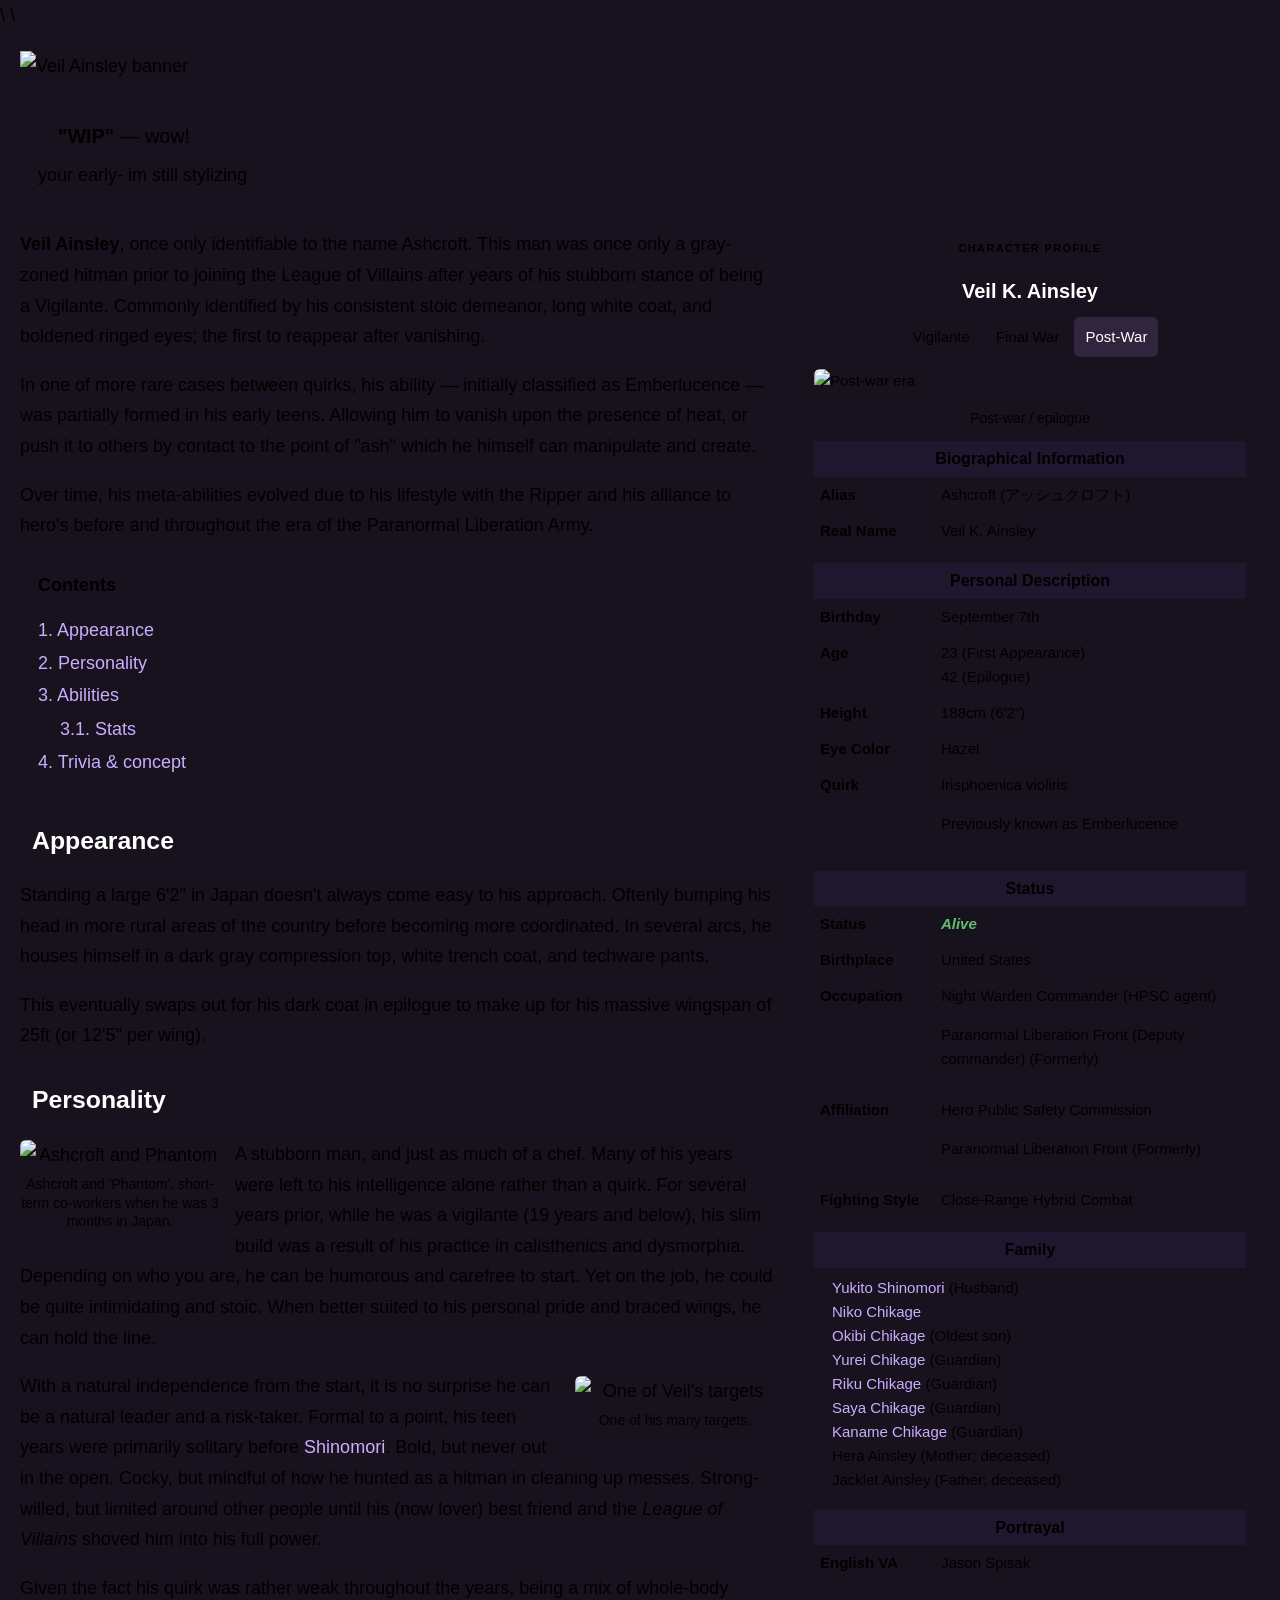
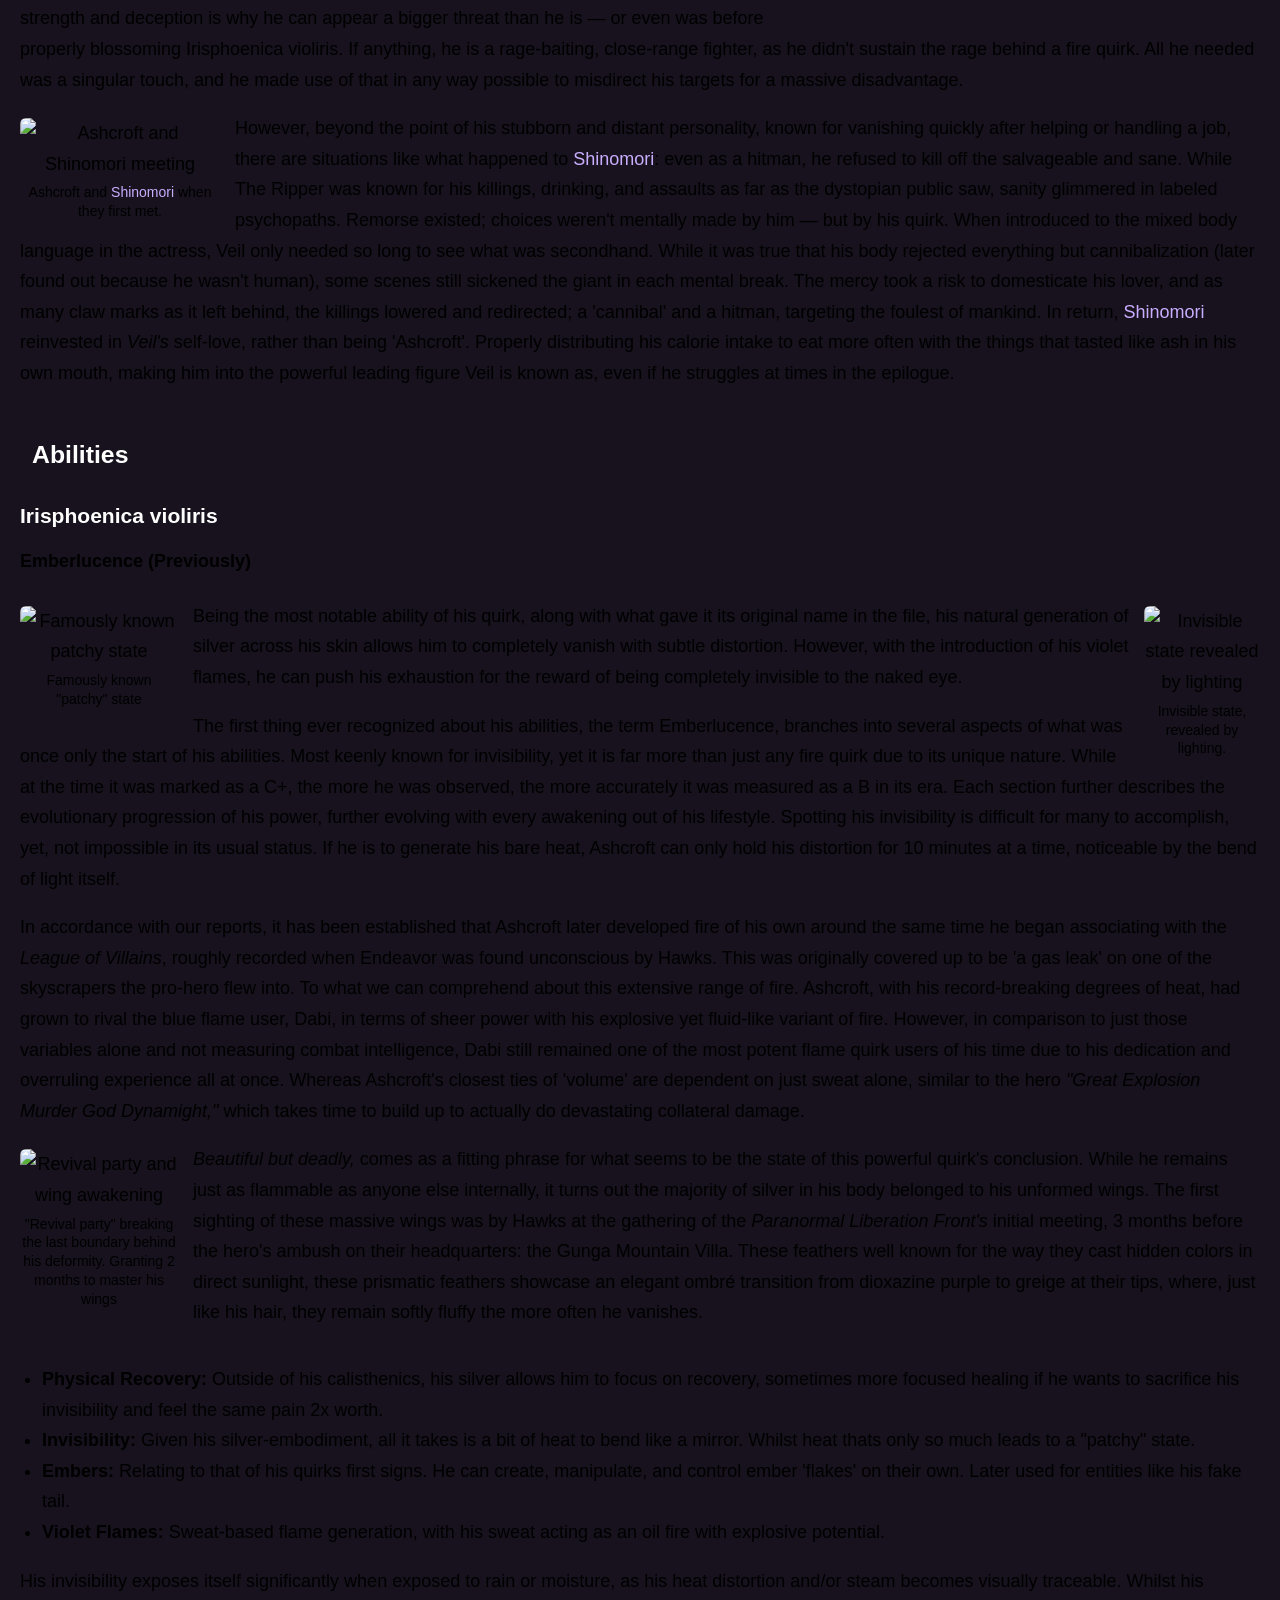
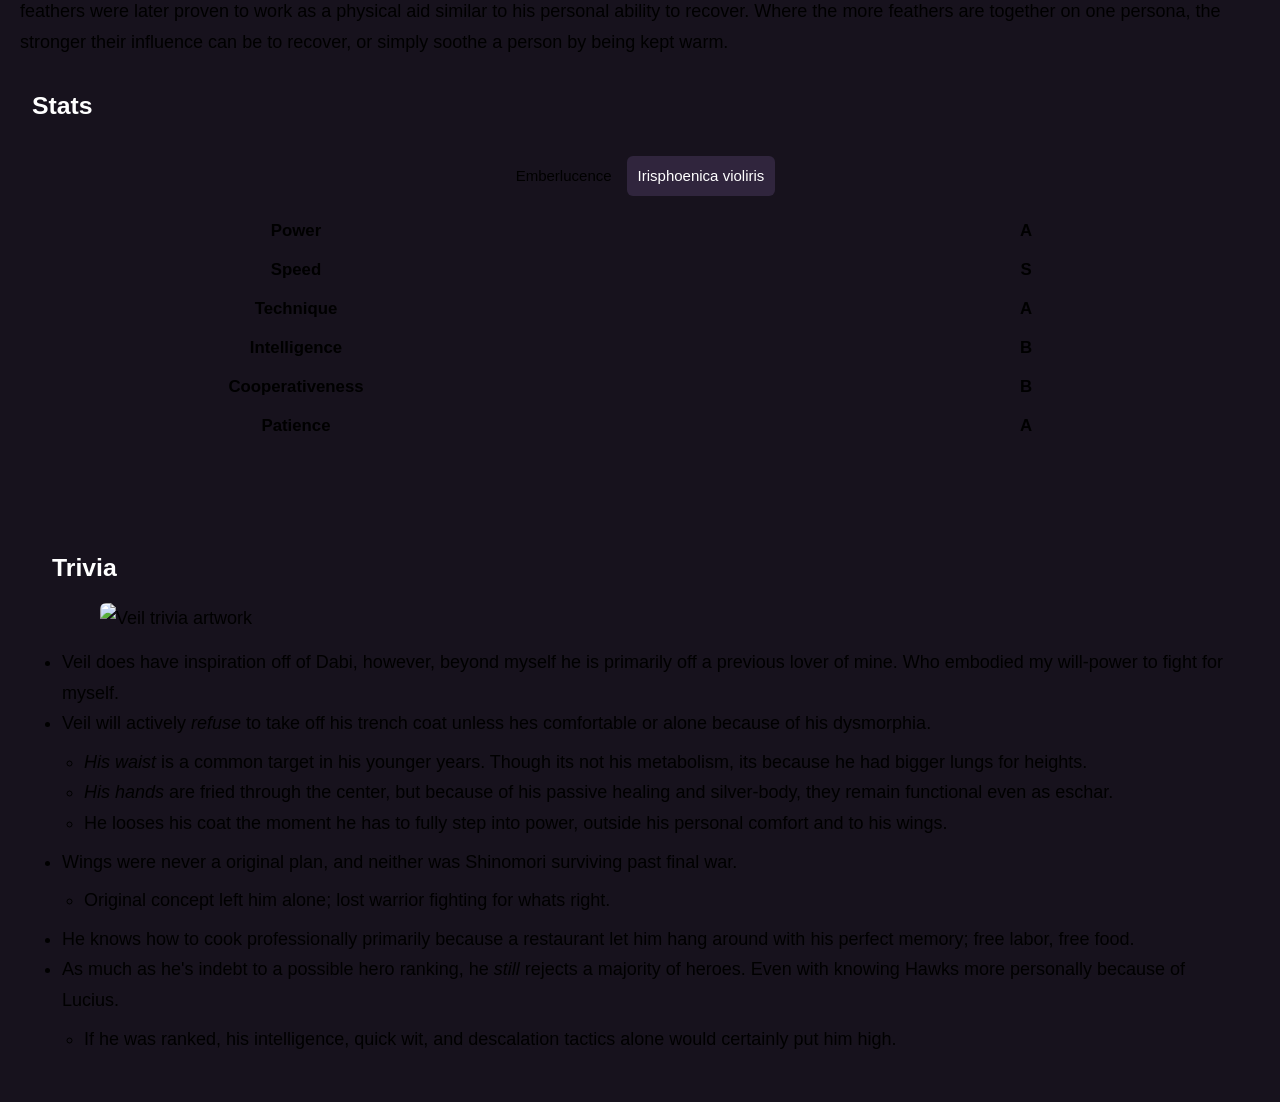
==== index.html @ c05a3ce1 "Add files via upload" ====
<!DOCTYPE html>
<html lang="en">
<head>
  <meta charset="UTF-8">
  <title>Veil K. Ainsley — Character Wiki</title>
  \
<meta name="viewport" content="width=device-width, initial-scale=1.0">
<meta name="description" content="Veil K. Ainsley — character wiki covering appearance, personality, abilities, stats, and trivia.">
<meta name="theme-color" content="#8d5cff">

<meta property="og:type" content="website">
<meta property="og:title" content="Veil K. Ainsley — Character Wiki">
<meta property="og:description" content="Veil K. Ainsley, also known as Ashcroft. A character wiki covering appearance, personality, abilities, stats, and trivia.">
<meta property="og:url" content="https://asteritheveloci.github.io/Character-wiki/">
<meta property="og:image" content="https://files.catbox.moe/52vodb.jpg">
<meta property="og:image:alt" content="Veil Ainsley character wiki banner">

<meta name="twitter:card" content="summary_large_image">
<meta name="twitter:title" content="Veil K. Ainsley — Character Wiki">
<meta name="twitter:description" content="Veil K. Ainsley, also known as Ashcroft. A character wiki covering appearance, personality, abilities, stats, and trivia.">
<meta name="twitter:image" content="https://files.catbox.moe/52vodb.jpg">

  <script id="discord:component-embed" type="application/json">
{
  "component": {
    "type": 17,
    "components": [
      {
        "type": 12,
        "items": [
          {
            "media": {
              "url": "https://file.garden/afWBGv0MxjwOh3Pk/Github%20veil%20test/image%20(1).webp"
            }
          }
        ]
      },
      {
        "type": 9,
        "components": [
          {
            "type": 10,
            "content": "# Veil K. Ainsley, \"Ashcroft\""
          }
        ],
        "accessory": {
          "type": 2,
          "style": 5,
          "url": "https://vsona.vgen.co/veil-ainsley",
          "label": "Wiki page"
        }
      },
      {
        "type": 10,
        "content": "-# Other Aliases/Epithets: L'Anima di Cenere, Rhys"
      },
      {
        "type": 10,
        "content": "```ansi\nQuirk - \u001b[1;2mIrisphoenica violiris\u001b[0m\n\u001b[2;30mOriginally Emberlucence\u001b[0m\nBirthday - September 7th\nHeight - 188㎝ / 6'2\"\nFighting Style - Close-Range Hybrid Combat\n\n```"
      },
      {
        "type": 14
      },
      {
        "type": 9,
        "components": [
          {
            "type": 10,
            "content": "```ansi\n\u001b[1;2m\u001b[1;34m\u001b[1;35mOverview\u001b[0m\u001b[1;35m\u001b[0m\u001b[0m\nOnce only identifiable to the name *Ashcroft*. This man was once only a gray-zoned hitman prior to joining the `League of Villains` after years of his stubborn stance of being a Vigilante. Commonly identified by his consistent stoic demeanor, long white coat, and boldened ringed eyes; the first to reappear after vanishing."
          }
        ],
        "accessory": {
          "type": 11,
          "media": {
            "url": "https://media.discordapp.net/attachments/568514412139249667/1477050093399183501/dbotu2.png?ex=6ab44018&is=6ab2ee98&hm=b9909e4eeb073421966d19b511048369b0e9867f06d99e1d778c14c88f0377a9&=&format=webp&quality=lossless&width=320&height=254"
          }
        }
      },
      {
        "type": 10,
        "content": "In one of more rare cases between quirks, his ability—initially classified as *Emberlucence*—was partially formed in his early teens. Allowing him to vanish upon the presence of heat, or push it to others by contact to the point of \"ash\" which he himself can manipulate and create. Over time, his meta-abilities evolved due to his lifestyle with the Ripper and his alliance to hero's before and throughout the era of the `Paranormal Liberation Army`.\n\nUpon reclassification, his violet flames are observed to behave with molotov-like viscosity and combustion across his body—further accompanied by wings of refractive, phoenix-like nature. This culmination denominating to its final identification: *Irisphoenica violiris.*\n-# —It is to be noted, even now with this agents elusive and experienced abilities of concoction. There may be more to be known of his abilities than meets the eye upon multiple witness call-ins of different tactics."
      }
    ],
    "accent_color": 8543743
  }
}
  </script>
  <link rel="stylesheet" href="style.css">
</head>
\
<body>
  <div class="wiki-page">
    <header class="hero">
      <img src="https://files.catbox.moe/52vodb.jpg" alt="Veil Ainsley banner">
    </header>

    <section class="quote-box">
      <p><strong>"WIP"</strong> — wow!</p>
      <p class="quote-subtext">your early- im still stylizing</p>
    </section>

    <aside class="profile-card" aria-label="Veil biographical information">
      <div class="profile-name">Veil K. Ainsley</div>

      <div class="tab-buttons profile-tabs" role="tablist" aria-label="Character eras">
        <button class="tab-button" data-tab-group="profile" data-tab="vigilante" role="tab" aria-selected="false">Vigilante</button>
        <button class="tab-button" data-tab-group="profile" data-tab="finalwar" role="tab" aria-selected="false">Final War</button>
        <button class="tab-button active" data-tab-group="profile" data-tab="postwar" role="tab" aria-selected="true">Post-War</button>
      </div>

      <div class="tab-panels">
        <div class="tab-panel" data-tab-group="profile" data-panel="vigilante">
          <img src="https://files.catbox.moe/7og5bu.webp" alt="Vigilante era">
          <p class="image-caption">Vigilantes → Meta Liberation Army Arc</p>
        </div>
        <div class="tab-panel" data-tab-group="profile" data-panel="finalwar">
          <img src="https://files.catbox.moe/pc1n3q.webp" alt="Final War era">
          <p class="image-caption">Meta Liberation Army Arc → Star and Stripe Arc</p>
        </div>
        <div class="tab-panel active" data-tab-group="profile" data-panel="postwar">
          <img src="https://files.catbox.moe/nze28f.webp" alt="Post-war era">
          <p class="image-caption">Post-war / epilogue</p>
        </div>
      </div>

      <section class="infobox-section first">
        <div class="infobox-section-title">Biographical Information</div>
        <table class="info-table"><tbody>
          <tr><th>Alias</th><td>Ashcroft (アッシュクロフト)</td></tr>
          <tr><th>Real Name</th><td>Veil K. Ainsley</td></tr>
        </tbody></table>
      </section>

      <section class="infobox-section">
        <div class="infobox-section-title">Personal Description</div>
        <table class="info-table"><tbody>
          <tr><th>Birthday</th><td>September 7th</td></tr>
          <tr><th>Age</th><td>23 (First Appearance)<br>42 (Epilogue)</td></tr>
          <tr><th>Height</th><td>188cm (6'2")</td></tr>
          <tr><th>Eye Color</th><td>Hazel</td></tr>
          <tr><th>Quirk</th><td>Irisphoenica violiris<p class="subtext">Previously known as Emberlucence</p></td></tr>
        </tbody></table>
      </section>

      <section class="infobox-section">
        <div class="infobox-section-title">Status</div>
        <table class="info-table"><tbody>
          <tr><th>Status</th><td><span class="alive"><strong><em>Alive</em></strong></span></td></tr>
          <tr><th>Birthplace</th><td>United States</td></tr>
          <tr><th>Occupation</th><td>Night Warden Commander (HPSC agent)<p class="subtext">Paranormal Liberation Front (Deputy commander) (Formerly)</p></td></tr>
          <tr><th>Affiliation</th><td>Hero Public Safety Commission<p class="subtext">Paranormal Liberation Front (Formerly)</p></td></tr>
          <tr><th>Fighting Style</th><td>Close-Range Hybrid Combat</td></tr>
        </tbody></table>
      </section>

      <section class="infobox-section">
        <div class="infobox-section-title">Family</div>
        <div class="family-list">
          <a href="https://artfight.net/character/3461523.yukito-shinomori" target="_blank" rel="noopener noreferrer">Yukito Shinomori</a> (Husband)<br>
          <a href="https://artfight.net/character/3460689.niko-chikage" target="_blank" rel="noopener noreferrer">Niko Chikage</a><br>
          <a href="https://artfight.net/character/6676748.okibi" target="_blank" rel="noopener noreferrer">Okibi Chikage</a> (Oldest son)<br>
          <a href="https://artfight.net/character/6674124.yurei" target="_blank" rel="noopener noreferrer">Yurei Chikage</a> (Guardian)<br>
          <a href="https://artfight.net/character/7755220.riku-chikage" target="_blank" rel="noopener noreferrer">Riku Chikage</a> (Guardian)<br>
          <a href="https://artfight.net/character/7755017.saya-chikage" target="_blank" rel="noopener noreferrer">Saya Chikage</a> (Guardian)<br>
          <a href="https://artfight.net/character/7755110.kaname-chikage" target="_blank" rel="noopener noreferrer">Kaname Chikage</a> (Guardian)<br>
          <span class="subtext">Hera Ainsley (Mother; deceased)</span><br>
          <span class="subtext">Jacklet Ainsley (Father; deceased)</span>
        </div>
      </section>

      <section class="infobox-section">
        <div class="infobox-section-title">Portrayal</div>
        <table class="info-table"><tbody>
          <tr><th>English VA</th><td>Jason Spisak</td></tr>
        </tbody></table>
      </section>
    </aside>

    <main>
      <div class="intro-copy">
        <p><strong>Veil Ainsley</strong>, once only identifiable to the name Ashcroft. This man was once only a gray-zoned hitman prior to joining the League of Villains after years of his stubborn stance of being a Vigilante. Commonly identified by his consistent stoic demeanor, long white coat, and boldened ringed eyes; the first to reappear after vanishing.</p>
        <p>In one of more rare cases between quirks, his ability — initially classified as Emberlucence — was partially formed in his early teens. Allowing him to vanish upon the presence of heat, or push it to others by contact to the point of "ash" which he himself can manipulate and create.</p>
        <p>Over time, his meta-abilities evolved due to his lifestyle with the Ripper and his alliance to hero's before and throughout the era of the Paranormal Liberation Army.</p>
      </div>

      <nav class="contents-card" aria-label="Table of contents">
        <div class="contents-title">Contents</div>
        <a href="#appearance">1. Appearance</a>
        <a href="#personality">2. Personality</a>
        <a href="#abilities">3. Abilities</a>
        <a href="#stats" class="nested">3.1. Stats</a>
        <a href="#trivia">4. Trivia &amp; concept</a>
      </nav>

      <section id="appearance">
        <h2>Appearance</h2>
        <p>Standing a large 6'2" in Japan doesn't always come easy to his approach. Oftenly bumping his head in more rural areas of the country before becoming more coordinated. In several arcs, he houses himself in a dark gray compression top, white trench coat, and techware pants.</p>
        <p>This eventually swaps out for his dark coat in epilogue to make up for his massive wingspan of 25ft (or 12'5" per wing).</p>
      </section>

      <section id="personality">
        <h2>Personality</h2>

        <figure class="float-image left large">
          <img src="https://files.catbox.moe/z0599v.jpg" alt="Ashcroft and Phantom">
          <figcaption>Ashcroft and 'Phantom', short-term co-workers when he was 3 months in Japan.</figcaption>
        </figure>

        <p>A stubborn man, and just as much of a chef. Many of his years were left to his intelligence alone rather than a quirk. For several years prior, while he was a vigilante (19 years and below), his slim build was a result of his practice in calisthenics and dysmorphia. Depending on who you are, he can be humorous and carefree to start. Yet on the job, he could be quite intimidating and stoic. When better suited to his personal pride and braced wings, he can hold the line.</p>

        <figure class="float-image right smallish">
          <img src="https://files.catbox.moe/sti6a1.jpg" alt="One of Veil's targets">
          <figcaption>One of his many targets.</figcaption>
        </figure>

        <p>With a natural independence from the start, it is no surprise he can be a natural leader and a risk-taker. Formal to a point, his teen years were primarily solitary before <a href="https://artfight.net/character/3461523.yukito-shinomori" target="_blank" rel="noopener noreferrer">Shinomori</a>. Bold, but never out in the open. Cocky, but mindful of how he hunted as a hitman in cleaning up messes. Strong-willed, but limited around other people until his (now lover) best friend and the <em>League of Villains</em> shoved him into his full power.</p>

        <p>Given the fact his quirk was rather weak throughout the years, being a mix of whole-body strength and deception is why he can appear a bigger threat than he is — or even was before properly blossoming Irisphoenica violiris. If anything, he is a rage-baiting, close-range fighter, as he didn't sustain the rage behind a fire quirk. All he needed was a singular touch, and he made use of that in any way possible to misdirect his targets for a massive disadvantage.</p>

        <figure class="float-image left large">
          <img src="https://files.catbox.moe/bowj4v.jpg" alt="Ashcroft and Shinomori meeting">
          <figcaption>Ashcroft and <a href="https://artfight.net/character/3461523.yukito-shinomori" target="_blank" rel="noopener noreferrer">Shinomori</a> when they first met.</figcaption>
        </figure>

        <p>However, beyond the point of his stubborn and distant personality, known for vanishing quickly after helping or handling a job, there are situations like what happened to <a href="https://artfight.net/character/3461523.yukito-shinomori" target="_blank" rel="noopener noreferrer">Shinomori</a>: even as a hitman, he refused to kill off the salvageable and sane. While The Ripper was known for his killings, drinking, and assaults as far as the dystopian public saw, sanity glimmered in labeled psychopaths. Remorse existed; choices weren't mentally made by him — but by his quirk. When introduced to the mixed body language in the actress, Veil only needed so long to see what was secondhand. While it was true that his body rejected everything but cannibalization (later found out because he wasn't human), some scenes still sickened the giant in each mental break. The mercy took a risk to domesticate his lover, and as many claw marks as it left behind, the killings lowered and redirected; a 'cannibal' and a hitman, targeting the foulest of mankind. In return, <a href="https://artfight.net/character/3461523.yukito-shinomori" target="_blank" rel="noopener noreferrer">Shinomori</a> reinvested in <em>Veil's</em> self-love, rather than being 'Ashcroft'. Properly distributing his calorie intake to eat more often with the things that tasted like ash in his own mouth, making him into the powerful leading figure Veil is known as, even if he struggles at times in the epilogue.</p>

        <div class="clear"></div>
      </section>

      <section id="abilities">
        <h2>Abilities</h2>
        <h3>Irisphoenica violiris</h3>
        <h4>Emberlucence (Previously)</h4>

        <figure class="float-image left ability-image">
          <img src="https://files.catbox.moe/xiuzbv.webp" alt="Famously known patchy state">
          <figcaption>Famously known "patchy" state</figcaption>
        </figure>

        <figure class="float-image right ability-image small">
          <img src="https://files.catbox.moe/kr31xs.jpg" alt="Invisible state revealed by lighting">
          <figcaption>Invisible state, revealed by lighting.</figcaption>
        </figure>

        <p>Being the most notable ability of his quirk, along with what gave it its original name in the file, his natural generation of silver across his skin allows him to completely vanish with subtle distortion. However, with the introduction of his violet flames, he can push his exhaustion for the reward of being completely invisible to the naked eye.</p>

        <p>The first thing ever recognized about his abilities, the term Emberlucence, branches into several aspects of what was once only the start of his abilities. Most keenly known for invisibility, yet it is far more than just any fire quirk due to its unique nature. While at the time it was marked as a C+, the more he was observed, the more accurately it was measured as a B in its era. Each section further describes the evolutionary progression of his power, further evolving with every awakening out of his lifestyle. Spotting his invisibility is difficult for many to accomplish, yet, not impossible in its usual status. If he is to generate his bare heat, Ashcroft can only hold his distortion for 10 minutes at a time, noticeable by the bend of light itself.</p>

        <p>In accordance with our reports, it has been established that Ashcroft later developed fire of his own around the same time he began associating with the <em>League of Villains</em>, roughly recorded when Endeavor was found unconscious by Hawks. This was originally covered up to be 'a gas leak' on one of the skyscrapers the pro-hero flew into. To what we can comprehend about this extensive range of fire. Ashcroft, with his record-breaking degrees of heat, had grown to rival the blue flame user, Dabi, in terms of sheer power with his explosive yet fluid-like variant of fire. However, in comparison to just those variables alone and not measuring combat intelligence, Dabi still remained one of the most potent flame quirk users of his time due to his dedication and overruling experience all at once. Whereas Ashcroft's closest ties of 'volume' are dependent on just sweat alone, similar to the hero <em>"Great Explosion Murder God Dynamight,"</em> which takes time to build up to actually do devastating collateral damage.</p>

        <figure class="float-image left ability-image">
          <img src="https://files.catbox.moe/0m645t.jpg" alt="Revival party and wing awakening">
          <figcaption>"Revival party" breaking the last boundary behind his deformity. Granting 2 months to master his wings</figcaption>
        </figure>

        <p><em>Beautiful but deadly,</em> comes as a fitting phrase for what seems to be the state of this powerful quirk's conclusion. While he remains just as flammable as anyone else internally, it turns out the majority of silver in his body belonged to his unformed wings. The first sighting of these massive wings was by Hawks at the gathering of the <em>Paranormal Liberation Front's</em> initial meeting, 3 months before the hero's ambush on their headquarters: the Gunga Mountain Villa. These feathers well known for the way they cast hidden colors in direct sunlight, these prismatic feathers showcase an elegant ombré transition from dioxazine purple to greige at their tips, where, just like his hair, they remain softly fluffy the more often he vanishes.</p>

        <div class="clear"></div>

        <ul class="ability-list">
          <li><strong>Physical Recovery:</strong> Outside of his calisthenics, his silver allows him to focus on recovery, sometimes more focused healing if he wants to sacrifice his invisibility and feel the same pain 2x worth.</li>
          <li><strong>Invisibility:</strong> Given his silver-embodiment, all it takes is a bit of heat to bend like a mirror. Whilst heat thats only so much leads to a "patchy" state.</li>
          <li><strong>Embers:</strong> Relating to that of his quirks first signs. He can create, manipulate, and control ember 'flakes' on their own. Later used for entities like his fake tail.</li>
          <li><strong>Violet Flames:</strong> Sweat-based flame generation, with his sweat acting as an oil fire with explosive potential.</li>
        </ul>

        <p>His invisibility exposes itself significantly when exposed to rain or moisture, as his heat distortion and/or steam becomes visually traceable. Whilst his feathers were later proven to work as a physical aid similar to his personal ability to recover. Where the more feathers are together on one persona, the stronger their influence can be to recover, or simply soothe a person by being kept warm.</p>
      </section>

      <section id="stats">
        <h2>Stats</h2>
        <div class="stats-card">
          <div class="tab-buttons stats-tabs" role="tablist" aria-label="Quirk stats">
            <button class="tab-button" data-tab-group="stats" data-tab="emberlucence" role="tab" aria-selected="false">Emberlucence</button>
            <button class="tab-button active" data-tab-group="stats" data-tab="violetphoenix" role="tab" aria-selected="true">Irisphoenica violiris</button>
          </div>

          <div class="tab-panel active" data-tab-group="stats" data-panel="violetphoenix">
            <table class="stats-table"><tbody>
              <tr><th>Power</th><td><div class="bar"><span style="width:100%"></span></div></td><td>A</td></tr>
              <tr><th>Speed</th><td><div class="bar"><span style="width:100%"></span></div></td><td>S</td></tr>
              <tr><th>Technique</th><td><div class="bar"><span style="width:100%"></span></div></td><td>A</td></tr>
              <tr><th>Intelligence</th><td><div class="bar"><span style="width:80%"></span></div></td><td>B</td></tr>
              <tr><th>Cooperativeness</th><td><div class="bar"><span style="width:80%"></span></div></td><td>B</td></tr>
              <tr><th>Patience</th><td><div class="bar"><span style="width:100%"></span></div></td><td>A</td></tr>
            </tbody></table>
          </div>

          <div class="tab-panel" data-tab-group="stats" data-panel="emberlucence">
            <table class="stats-table"><tbody>
              <tr><th>Power</th><td><div class="bar"><span style="width:80%"></span></div></td><td>B</td></tr>
              <tr><th>Speed</th><td><div class="bar"><span style="width:50%"></span></div></td><td>C</td></tr>
              <tr><th>Technique</th><td><div class="bar"><span style="width:100%"></span></div></td><td>A</td></tr>
              <tr><th>Intelligence</th><td><div class="bar"><span style="width:80%"></span></div></td><td>B</td></tr>
              <tr><th>Cooperativeness</th><td><div class="bar"><span style="width:50%"></span></div></td><td>C</td></tr>
              <tr><th>Patience</th><td><div class="bar"><span style="width:100%"></span></div></td><td>A</td></tr>
            </tbody></table>
          </div>
        </div>
      </section>
    </main>

    <div class="clear"></div>

    <section id="trivia" class="trivia-section">
      <h2>Trivia</h2>
      <img class="trivia-image" src="https://files.catbox.moe/9qfimu.jpg" alt="Veil trivia artwork">

      <ul>
        <li>Veil does have inspiration off of Dabi, however, beyond myself he is primarily off a previous lover of mine. Who embodied my will-power to fight for myself.</li>
        <li>Veil will actively <em>refuse</em> to take off his trench coat unless hes comfortable or alone because of his dysmorphia.
          <ul>
            <li><em>His waist</em> is a common target in his younger years. Though its not his metabolism, its because he had bigger lungs for heights.</li>
            <li><em>His hands</em> are fried through the center, but because of his passive healing and silver-body, they remain functional even as eschar.</li>
            <li>He looses his coat the moment he has to fully step into power, outside his personal comfort and to his wings.</li>
          </ul>
        </li>
        <li>Wings were never a original plan, and neither was Shinomori surviving past final war.
          <ul><li>Original concept left him alone; lost warrior fighting for whats right.</li></ul>
        </li>
        <li>He knows how to cook professionally primarily because a restaurant let him hang around with his perfect memory; free labor, free food.</li>
        <li>As much as he's indebt to a possible hero ranking, he <em>still</em> rejects a majority of heroes. Even with knowing Hawks more personally because of Lucius.
          <ul><li>If he was ranked, his intelligence, quick wit, and descalation tactics alone would certainly put him high.</li></ul>
        </li>
      </ul>
    </section>
  </div>

  <script src="script.js"></script>
</body>
</html>
---- style.css ----
\
:root {
  --background: #251e2e;
  --panel: #1a1421;
  --highlight: #8d5cff;
  --quote-subtext: #b7adc7;
  --bio-text: #b9b0c7;
  --text: #eaeaea;
  --subtext: #9b8ca7;
  --stats-empty: #3d3351;
  --border: rgba(255, 255, 255, 0.15);
  --radius: 10px;
}

* { box-sizing: border-box; }
html { scroll-behavior: smooth; }

body {
  margin: 0;
  background: #17121d;
  color: var(--text);
  font-family: Arial, sans-serif;
  line-height: 1.7;
  font-size: 18px;
}

a {
  color: #c9adff;
  text-decoration: none;
}
a:hover { text-decoration: underline; }

.wiki-page {
  max-width: 1400px;
  margin: 0 auto;
  padding: 20px;
  border-radius: 0.45rem;
  background: var(--background);
}

.hero { margin-bottom: 25px; }
.hero img {
  width: 100%;
  border-radius: var(--radius);
  display: block;
}

.quote-box {
  max-width: 1250px;
  margin: 15px auto 25px;
  padding: 14px 18px;
  border-left: 4px solid var(--highlight);
  border-radius: 8px;
  background: var(--panel);
  text-align: center;
}
.quote-box p { margin: 0; text-align: left; }
.quote-box p:first-child { margin-left: 20px; font-size: 1.1em; }
.quote-subtext { margin-top: 6px !important; color: var(--quote-subtext); }

.profile-card {
  float: right;
  width: min(100%, 460px);
  margin: 0 0 20px 25px;
  padding: 14px;
  border-radius: var(--radius);
  background: var(--panel);
  font-size: 15px;
  line-height: 1.6;
}

.profile-name {
  margin: -1px 0 10px;
  color: #fff;
  font-size: 1.25rem;
  font-weight: 700;
  text-align: center;
}
.profile-card::before {
  content: "CHARACTER PROFILE";
  display: block;
  margin: -3px 0 10px;
  padding-bottom: 8px;
  border-bottom: 1px solid var(--border);
  color: var(--subtext);
  font-size: 11px;
  font-weight: 700;
  letter-spacing: 0.12em;
  text-align: center;
}

.tab-buttons {
  display: flex;
  justify-content: center;
  flex-wrap: wrap;
  gap: 4px;
  margin-bottom: 12px;
}
.tab-button {
  appearance: none;
  border: 0;
  border-radius: 6px;
  padding: 8px 11px;
  background: transparent;
  color: var(--text);
  font: inherit;
  cursor: pointer;
}
.tab-button:hover,
.tab-button.active {
  background: #30253d;
  color: #fff;
}
.profile-tabs .tab-button.active,
.stats-tabs .tab-button.active {
  box-shadow: inset 0 -2px 0 var(--highlight);
}
.tab-panel { display: none; }
.tab-panel.active { display: block; }
.tab-panel img {
  display: block;
  width: 100%;
  border-radius: 6px;
  margin-bottom: 14px;
}
.image-caption {
  margin: 0 0 12px;
  color: var(--bio-text);
  text-align: center;
  font-size: 14px;
}

.infobox-section { margin-top: 14px; }
.infobox-section.first { margin-top: 8px; }
.infobox-section-title {
  padding: 5px 8px;
  border-top: 1px solid var(--border);
  border-bottom: 1px solid var(--border);
  background: rgba(141, 92, 255, 0.07);
  color: var(--text);
  text-align: center;
  font-size: 1rem;
  font-weight: 700;
}

.info-table {
  width: 100%;
  border-collapse: collapse;
  color: var(--text);
}
.info-table th,
.info-table td {
  padding: 6px;
  text-align: left;
  vertical-align: top;
}
.info-table th { width: 28%; }
.info-table tr + tr { border-top: 1px solid var(--border); }

.subtext { color: var(--subtext); }
.alive { color: rgb(97, 189, 109); }
.family-list { padding: 8px 8px 4px 18px; }

main { min-width: 0; }

h2 {
  position: relative;
  margin: 34px 0 14px;
  padding: 0 0 5px 12px;
  border-bottom: 1px solid var(--border);
  color: #fff;
  font-size: 1.55rem;
  line-height: 1.25;
}
h2::before {
  content: "";
  position: absolute;
  left: 0;
  top: 0;
  bottom: 5px;
  width: 3px;
  border-radius: 2px;
  background: var(--highlight);
}
h3 { color: #fff; }
h4 { margin-top: -8px; color: var(--subtext); }

.contents-card {
  max-width: 360px;
  margin: 14px 0 30px;
  padding: 12px 18px 14px;
  border: 1px solid var(--border);
  border-left: 4px solid var(--highlight);
  border-radius: 4px;
  background: var(--panel);
  line-height: 1.8;
}
.contents-title {
  margin: -2px 0 7px;
  padding-bottom: 6px;
  border-bottom: 1px solid var(--border);
  font-weight: 700;
  color: var(--text);
}
.contents-card a { display: block; }
.contents-card .nested { padding-left: 22px; margin-top: 2px; }

.float-image {
  display: inline-block;
  margin: 5px 15px 5px 0;
  text-align: center;
}
.float-image img {
  display: block;
  width: 100%;
  border-radius: 6px;
}
.float-image figcaption {
  margin-top: 4px;
  font-size: 14px;
  line-height: 1.35;
  color: var(--text);
}
.float-image.left { float: left; }
.float-image.right { float: right; margin: 5px 0 5px 15px; }
.float-image.large { width: 200px; }
.float-image.smallish { width: 200px; }
.float-image.ability-image { width: 158px; }
.float-image.ability-image.small { width: 116px; }

.clear { clear: both; }
.ability-list { padding-left: 22px; }

.stats-card {
  max-width: 900px;
  margin: 15px auto;
  padding: 14px;
  border-radius: var(--radius);
  background: var(--panel);
  font-size: 15px;
  line-height: 1.6;
}
.stats-table {
  width: 100%;
  border-spacing: 8px;
  border-collapse: separate;
  color: var(--text);
}
.stats-table th,
.stats-table td { padding: 2px; }
.stats-table th {
  width: 20%;
  text-align: center;
  font-size: 1.05rem;
}
.stats-table td:last-child {
  width: 10%;
  text-align: center;
  font-size: 1.05rem;
  font-weight: bold;
}
.bar {
  height: 20px;
  border-radius: 4px;
  overflow: hidden;
  background: var(--stats-empty);
}
.bar span {
  display: block;
  height: 100%;
  border-radius: inherit;
  background: var(--highlight);
}

.trivia-section {
  margin-top: 20px;
  padding: 20px;
  border-radius: 0.45rem;
  background: var(--background);
}
.trivia-image {
  display: block;
  width: 90%;
  max-width: 1100px;
  margin: 0 auto 14px;
  border-radius: 6px;
}
.trivia-section ul {
  margin: 0;
  padding-left: 22px;
}
.trivia-section ul ul {
  margin-top: 8px;
  margin-bottom: 8px;
}

@media (max-width: 900px) {
  body { font-size: 16px; }
  .wiki-page { padding: 14px; }
  .profile-card {
    float: none;
    width: 100%;
    max-width: none;
    margin: 0 0 25px;
  }
  .float-image.left,
  .float-image.right {
    float: none;
    display: block;
    width: min(100%, 240px);
    margin: 10px auto;
  }
  .trivia-image { width: 100%; }
}

@media (max-width: 600px) {
  .profile-tabs .tab-button,
  .stats-tabs .tab-button {
    flex: 1 1 30%;
  }
  .stats-table th { width: 28%; }
  .stats-table td:last-child { width: 12%; }
  .quote-box p:first-child { margin-left: 0; }
}
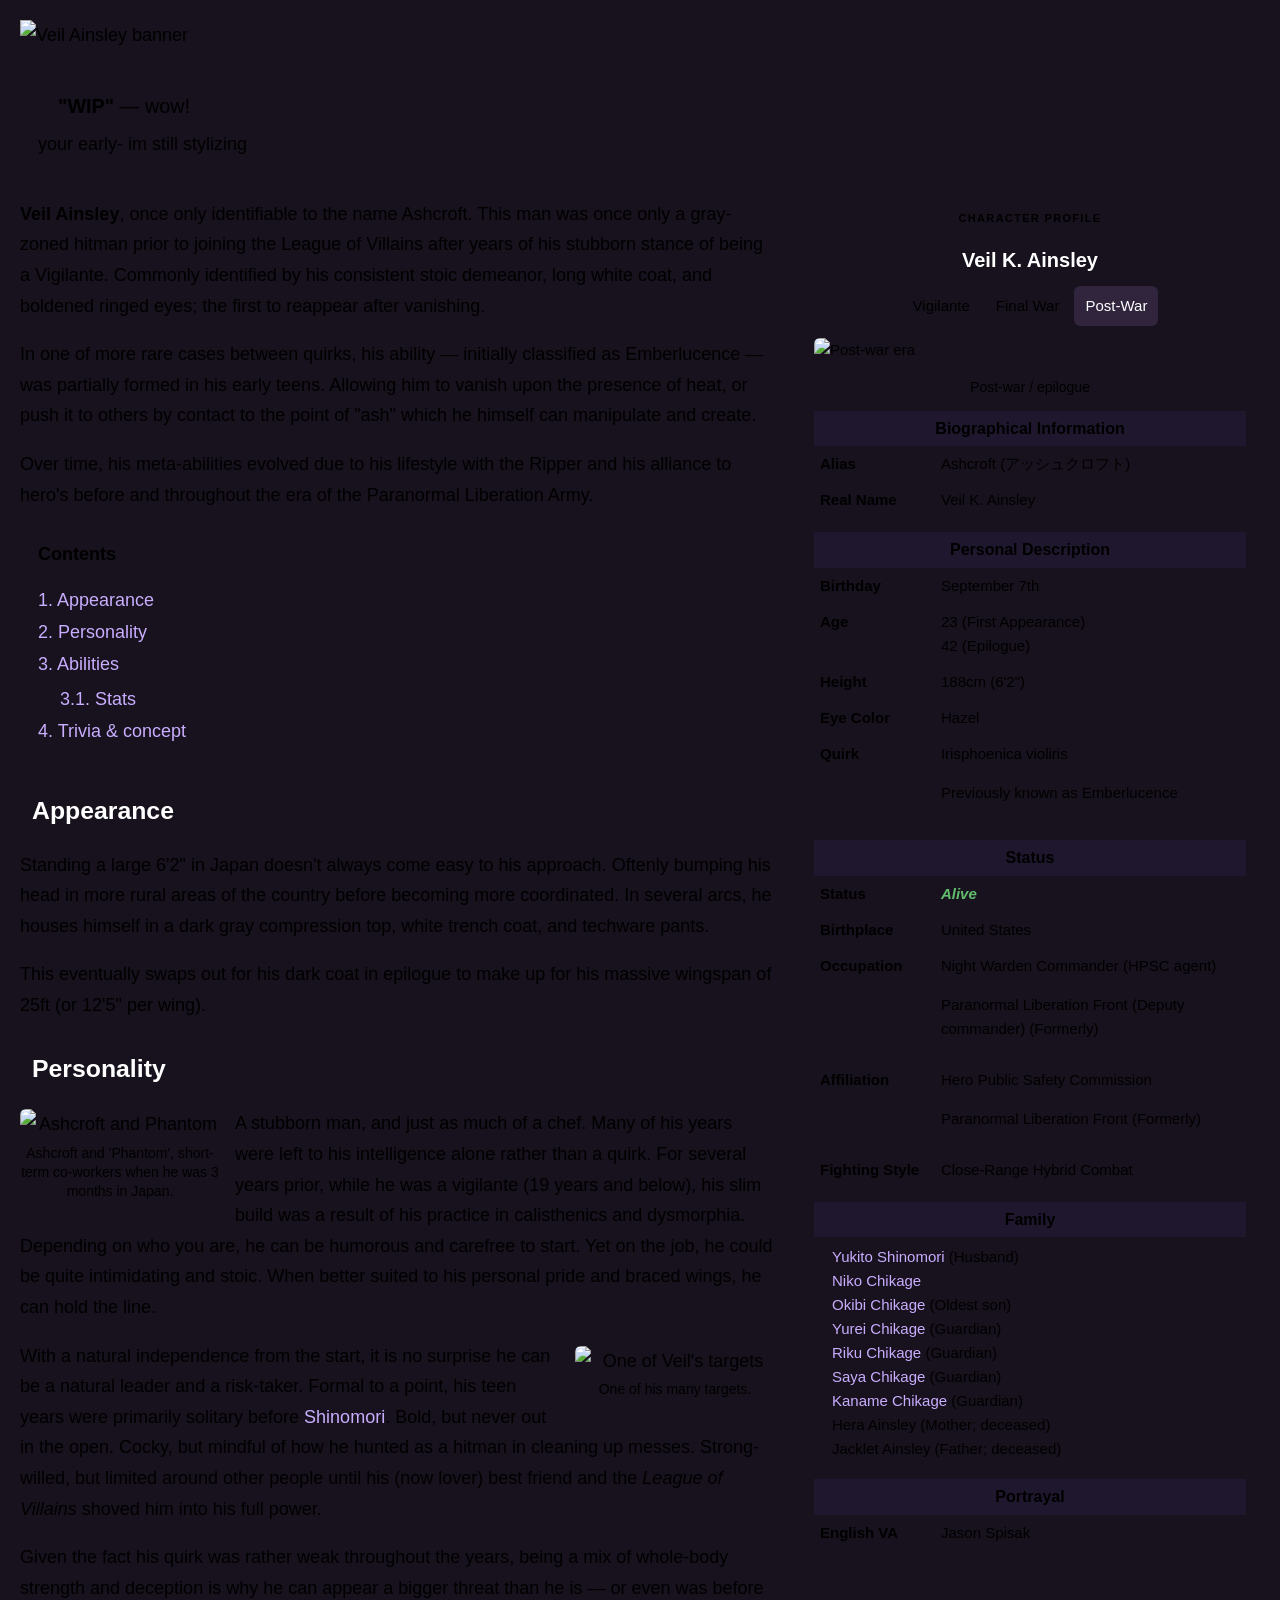
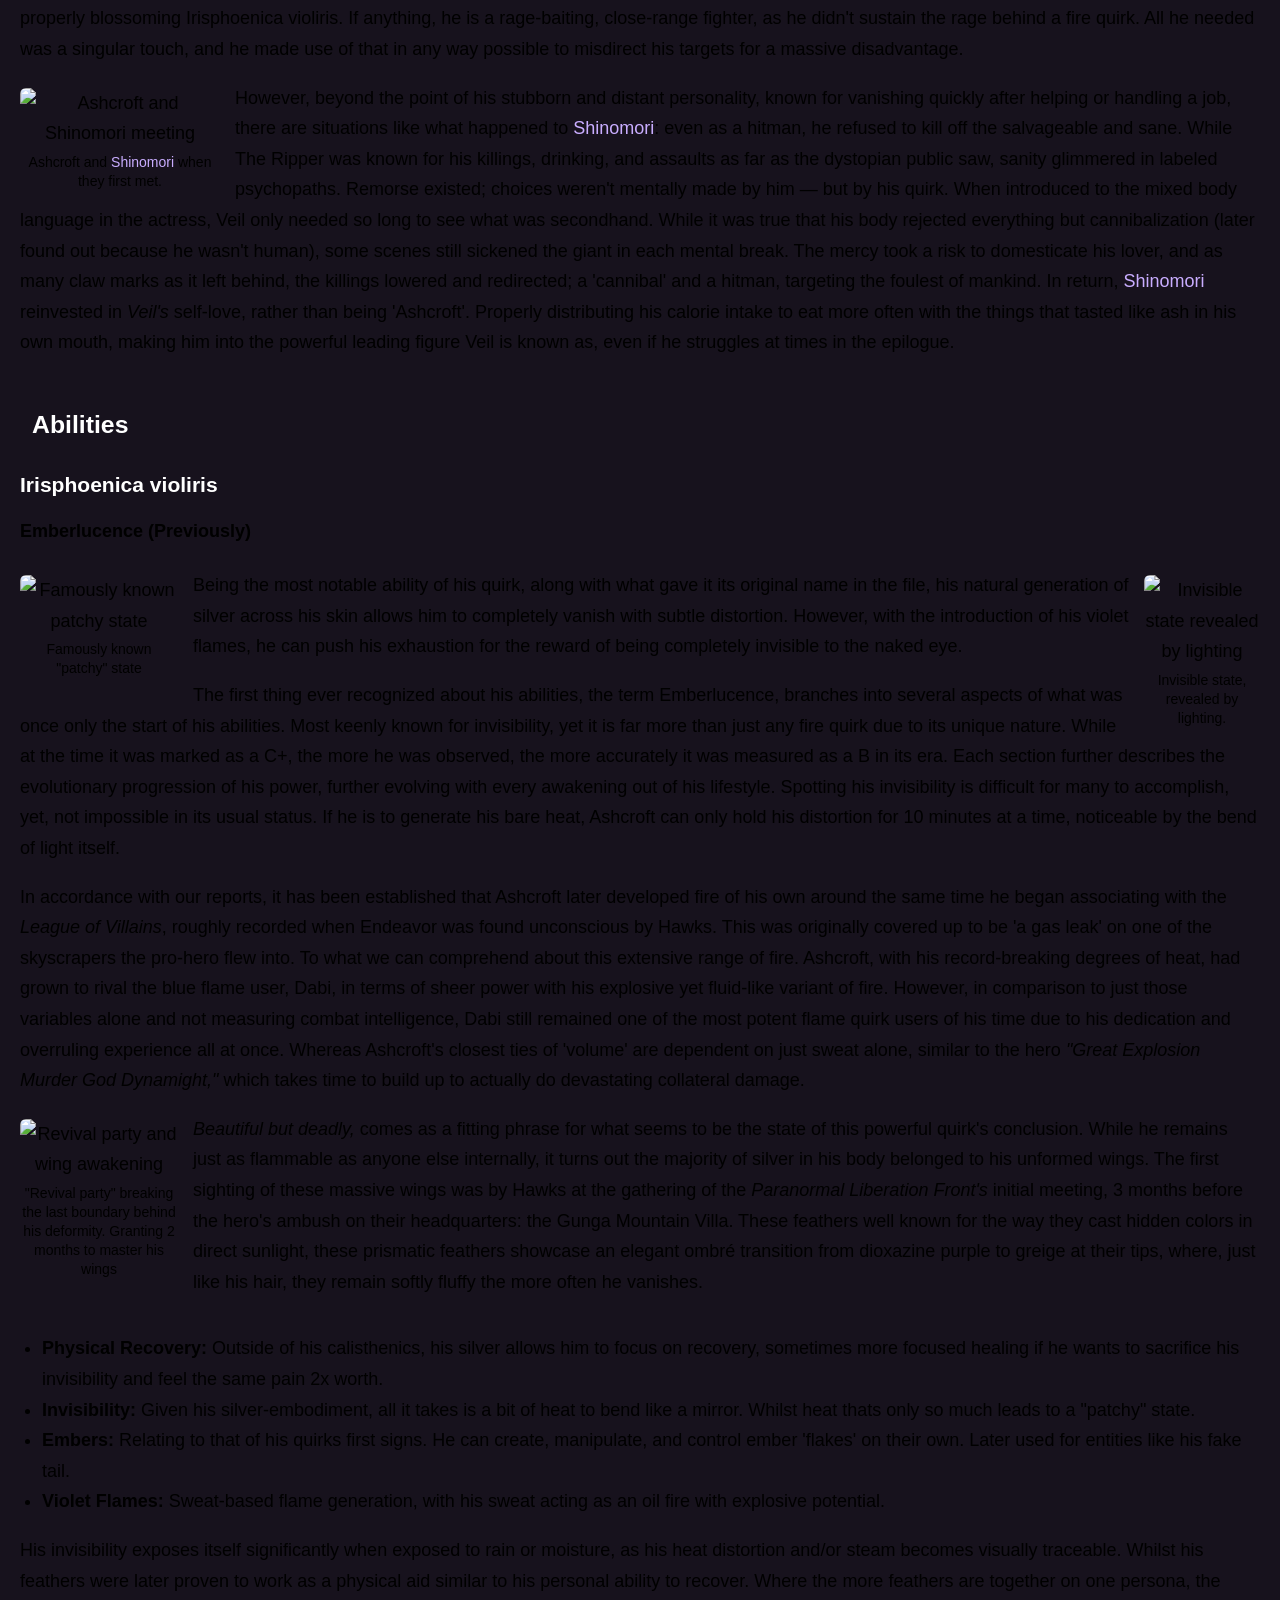
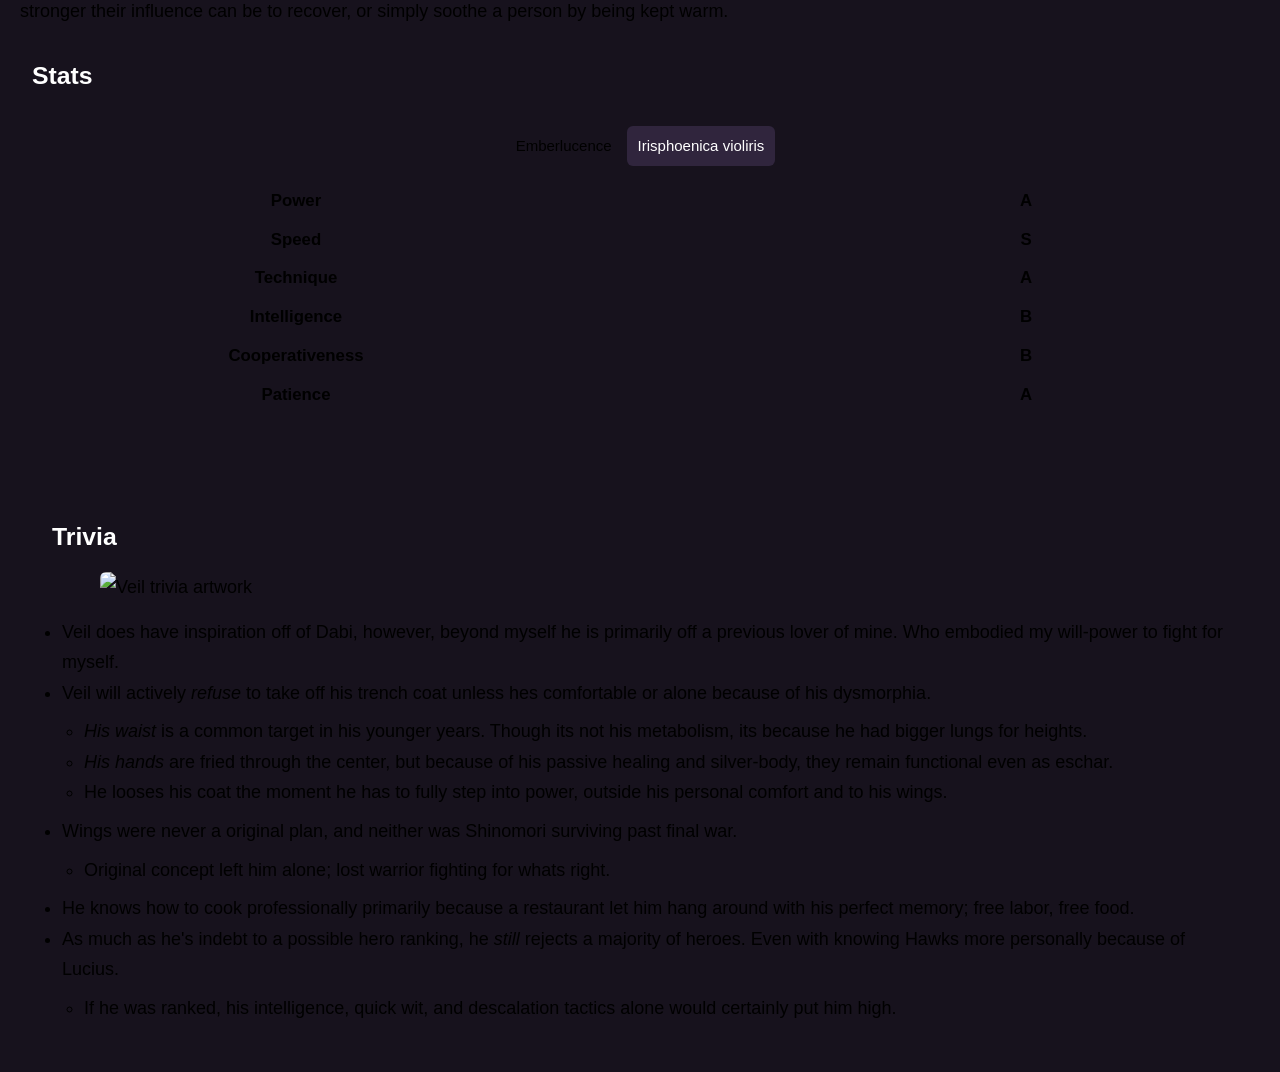
==== commit 09c6cc63: "Update index.html" ====
--- a/index.html
+++ b/index.html
@@ -3,7 +3,6 @@
 <head>
   <meta charset="UTF-8">
   <title>Veil K. Ainsley — Character Wiki</title>
-  \
 <meta name="viewport" content="width=device-width, initial-scale=1.0">
 <meta name="description" content="Veil K. Ainsley — character wiki covering appearance, personality, abilities, stats, and trivia.">
 <meta name="theme-color" content="#8d5cff">
@@ -66,7 +65,7 @@
         "components": [
           {
             "type": 10,
-            "content": "```ansi\n\u001b[1;2m\u001b[1;34m\u001b[1;35mOverview\u001b[0m\u001b[1;35m\u001b[0m\u001b[0m\nOnce only identifiable to the name *Ashcroft*. This man was once only a gray-zoned hitman prior to joining the `League of Villains` after years of his stubborn stance of being a Vigilante. Commonly identified by his consistent stoic demeanor, long white coat, and boldened ringed eyes; the first to reappear after vanishing."
+            "content": "```fix\nOverview\n```\nOnce only identifiable to the name *Ashcroft*. This man was once only a gray-zoned hitman prior to joining the `League of Villains` after years of his stubborn stance of being a Vigilante. Commonly identified by his consistent stoic demeanor, long white coat, and boldened ringed eyes; the first to reappear after vanishing."
           }
         ],
         "accessory": {
@@ -87,7 +86,6 @@
   </script>
   <link rel="stylesheet" href="style.css">
 </head>
-\
 <body>
   <div class="wiki-page">
     <header class="hero">
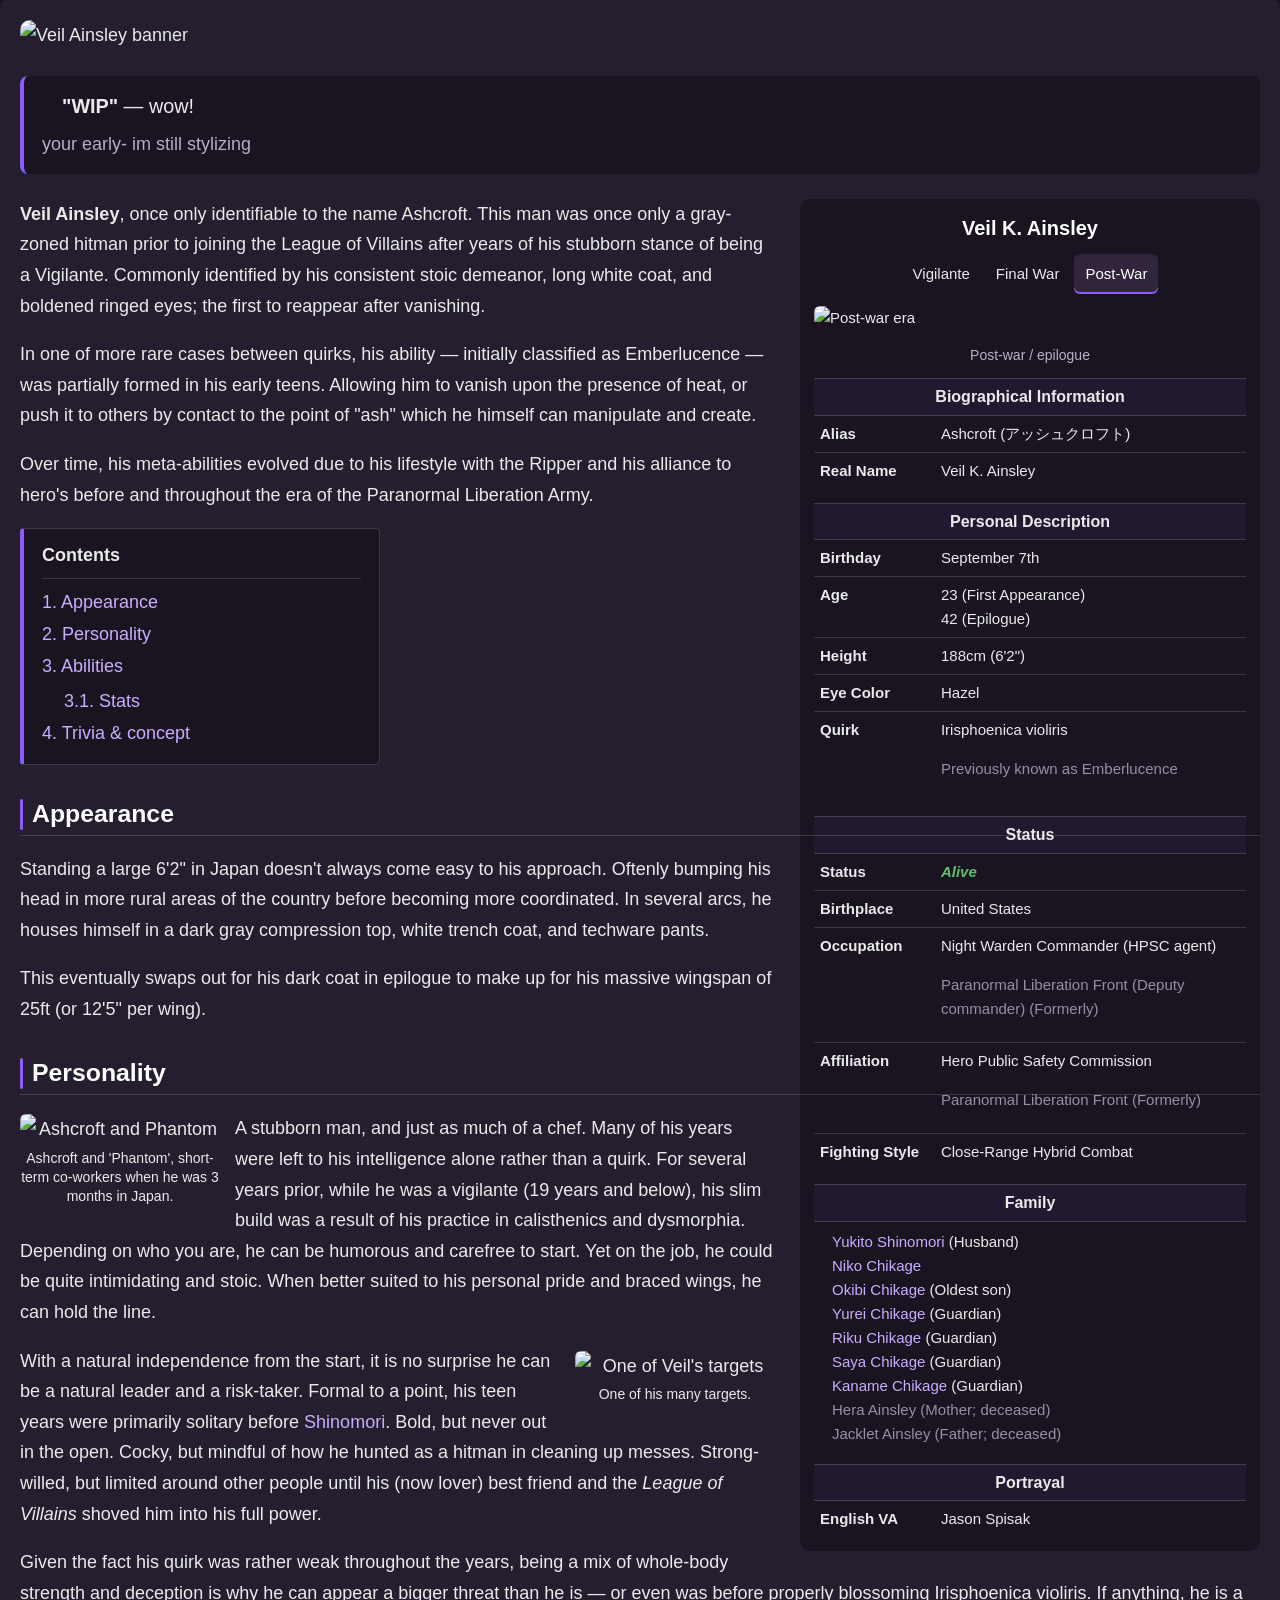
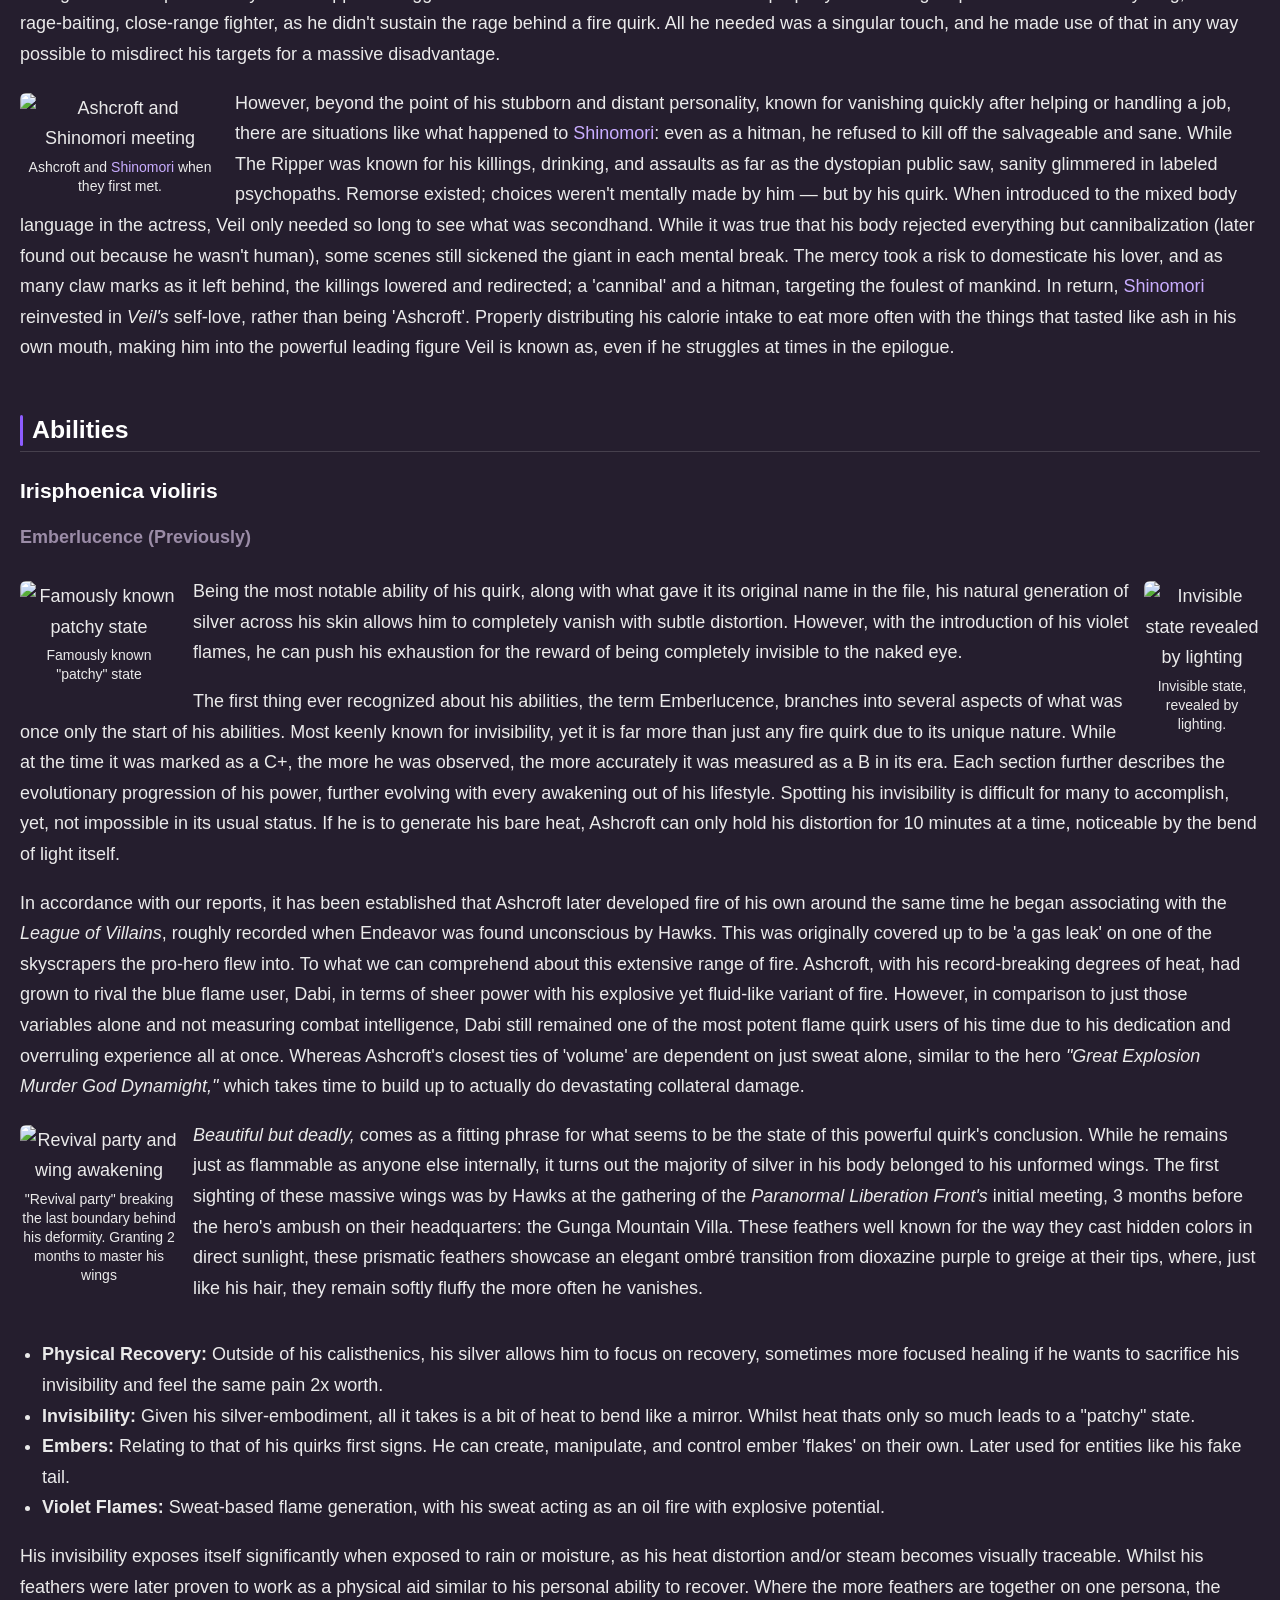
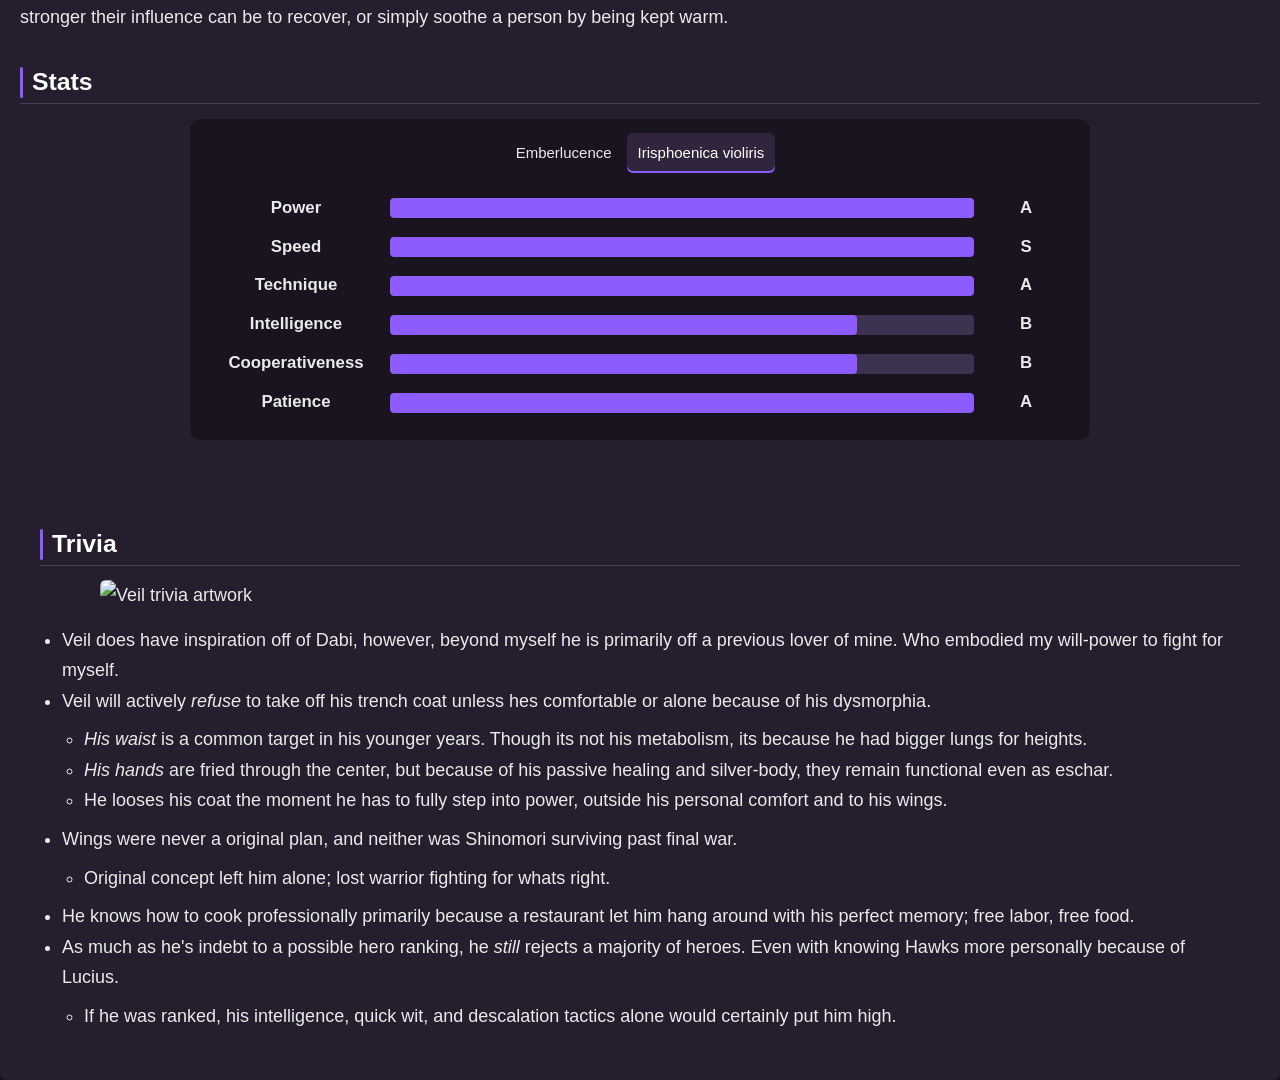
==== commit f53603ff: "Update index.html" ====
--- a/index.html
+++ b/index.html
@@ -55,7 +55,7 @@
       },
       {
         "type": 10,
-        "content": "```ansi\nQuirk - \u001b[1;2mIrisphoenica violiris\u001b[0m\n\u001b[2;30mOriginally Emberlucence\u001b[0m\nBirthday - September 7th\nHeight - 188㎝ / 6'2\"\nFighting Style - Close-Range Hybrid Combat\n\n```"
+        "content": "```ansi\n\u001b[1;2mQuirk\u001b[0m - \u001b[1;2mIrisphoenica violiris\u001b[0m\n\u001b[2;31mOriginally Emberlucence\u001b[0m\n\u001b[1;2mBirthday\u001b[0m - September 7th\n\u001b[1;2mHeight\u001b[0m - 188㎝ / 6'2\"\n\u001b[1;2mFighting Style\u001b[0m - Close-Range Hybrid Combat\n```"
       },
       {
         "type": 14
@@ -82,8 +82,7 @@
     ],
     "accent_color": 8543743
   }
-}
-  </script>
+}  </script>
   <link rel="stylesheet" href="style.css">
 </head>
 <body>
--- a/style.css
+++ b/style.css
@@ -1,4 +1,4 @@
-\
+
 :root {
   --background: #251e2e;
   --panel: #1a1421;
@@ -13,6 +13,7 @@
 }
 
 * { box-sizing: border-box; }
+
 html { scroll-behavior: smooth; }
 
 body {
@@ -28,6 +29,7 @@
   color: #c9adff;
   text-decoration: none;
 }
+
 a:hover { text-decoration: underline; }
 
 .wiki-page {
@@ -54,6 +56,7 @@
   background: var(--panel);
   text-align: center;
 }
+
 .quote-box p { margin: 0; text-align: left; }
 .quote-box p:first-child { margin-left: 20px; font-size: 1.1em; }
 .quote-subtext { margin-top: 6px !important; color: var(--quote-subtext); }
@@ -76,8 +79,8 @@
   font-weight: 700;
   text-align: center;
 }
+
 .profile-card::before {
-  content: "CHARACTER PROFILE";
   display: block;
   margin: -3px 0 10px;
   padding-bottom: 8px;
@@ -96,6 +99,7 @@
   gap: 4px;
   margin-bottom: 12px;
 }
+
 .tab-button {
   appearance: none;
   border: 0;
@@ -106,23 +110,27 @@
   font: inherit;
   cursor: pointer;
 }
+
 .tab-button:hover,
 .tab-button.active {
   background: #30253d;
   color: #fff;
 }
-.profile-tabs .tab-button.active,
-.stats-tabs .tab-button.active {
-  box-shadow: inset 0 -2px 0 var(--highlight);
-}
+
+.profile-tabs .tab-button.active { box-shadow: inset 0 -2px 0 var(--highlight); }
+.stats-tabs { justify-content: center; }
+.stats-tabs .tab-button.active { box-shadow: inset 0 -2px 0 var(--highlight); }
+
 .tab-panel { display: none; }
 .tab-panel.active { display: block; }
+
 .tab-panel img {
   display: block;
   width: 100%;
   border-radius: 6px;
   margin-bottom: 14px;
 }
+
 .image-caption {
   margin: 0 0 12px;
   color: var(--bio-text);
@@ -130,8 +138,50 @@
   font-size: 14px;
 }
 
-.infobox-section { margin-top: 14px; }
-.infobox-section.first { margin-top: 8px; }
+.sidebar-heading {
+  text-align: center;
+  margin-top: 10px;
+}
+
+.sidebar-heading h3 {
+  margin: 12px 0 6px;
+}
+
+.sidebar-heading::after {
+  content: "";
+  display: block;
+  height: 1px;
+  background: var(--border);
+}
+
+.info-table,
+.stats-table {
+  width: 100%;
+  border-collapse: collapse;
+  color: var(--text);
+}
+
+.info-table th,
+.info-table td {
+  padding: 6px;
+  text-align: left;
+  vertical-align: top;
+}
+
+.info-table th { width: 28%; }
+.info-table tr + tr { border-top: 1px solid var(--border); }
+
+.subtext { color: var(--subtext); }
+.alive { color: rgb(97, 189, 109); }
+
+.infobox-section {
+  margin-top: 14px;
+}
+
+.infobox-section.first {
+  margin-top: 8px;
+}
+
 .infobox-section-title {
   padding: 5px 8px;
   border-top: 1px solid var(--border);
@@ -143,22 +193,6 @@
   font-weight: 700;
 }
 
-.info-table {
-  width: 100%;
-  border-collapse: collapse;
-  color: var(--text);
-}
-.info-table th,
-.info-table td {
-  padding: 6px;
-  text-align: left;
-  vertical-align: top;
-}
-.info-table th { width: 28%; }
-.info-table tr + tr { border-top: 1px solid var(--border); }
-
-.subtext { color: var(--subtext); }
-.alive { color: rgb(97, 189, 109); }
 .family-list { padding: 8px 8px 4px 18px; }
 
 main { min-width: 0; }
@@ -172,6 +206,7 @@
   font-size: 1.55rem;
   line-height: 1.25;
 }
+
 h2::before {
   content: "";
   position: absolute;
@@ -182,6 +217,7 @@
   border-radius: 2px;
   background: var(--highlight);
 }
+
 h3 { color: #fff; }
 h4 { margin-top: -8px; color: var(--subtext); }
 
@@ -195,6 +231,7 @@
   background: var(--panel);
   line-height: 1.8;
 }
+
 .contents-title {
   margin: -2px 0 7px;
   padding-bottom: 6px;
@@ -202,6 +239,7 @@
   font-weight: 700;
   color: var(--text);
 }
+
 .contents-card a { display: block; }
 .contents-card .nested { padding-left: 22px; margin-top: 2px; }
 
@@ -210,17 +248,20 @@
   margin: 5px 15px 5px 0;
   text-align: center;
 }
+
 .float-image img {
   display: block;
   width: 100%;
   border-radius: 6px;
 }
+
 .float-image figcaption {
   margin-top: 4px;
   font-size: 14px;
   line-height: 1.35;
   color: var(--text);
 }
+
 .float-image.left { float: left; }
 .float-image.right { float: right; margin: 5px 0 5px 15px; }
 .float-image.large { width: 200px; }
@@ -229,7 +270,10 @@
 .float-image.ability-image.small { width: 116px; }
 
 .clear { clear: both; }
-.ability-list { padding-left: 22px; }
+
+.ability-list {
+  padding-left: 22px;
+}
 
 .stats-card {
   max-width: 900px;
@@ -240,31 +284,37 @@
   font-size: 15px;
   line-height: 1.6;
 }
+
 .stats-table {
-  width: 100%;
   border-spacing: 8px;
   border-collapse: separate;
-  color: var(--text);
-}
+}
+
 .stats-table th,
-.stats-table td { padding: 2px; }
+.stats-table td {
+  padding: 2px;
+}
+
 .stats-table th {
   width: 20%;
   text-align: center;
   font-size: 1.05rem;
 }
+
 .stats-table td:last-child {
   width: 10%;
   text-align: center;
   font-size: 1.05rem;
   font-weight: bold;
 }
+
 .bar {
   height: 20px;
   border-radius: 4px;
   overflow: hidden;
   background: var(--stats-empty);
 }
+
 .bar span {
   display: block;
   height: 100%;
@@ -278,6 +328,7 @@
   border-radius: 0.45rem;
   background: var(--background);
 }
+
 .trivia-image {
   display: block;
   width: 90%;
@@ -285,10 +336,12 @@
   margin: 0 auto 14px;
   border-radius: 6px;
 }
+
 .trivia-section ul {
   margin: 0;
   padding-left: 22px;
 }
+
 .trivia-section ul ul {
   margin-top: 8px;
   margin-bottom: 8px;
@@ -297,12 +350,14 @@
 @media (max-width: 900px) {
   body { font-size: 16px; }
   .wiki-page { padding: 14px; }
+
   .profile-card {
     float: none;
     width: 100%;
     max-width: none;
     margin: 0 0 25px;
   }
+
   .float-image.left,
   .float-image.right {
     float: none;
@@ -310,6 +365,7 @@
     width: min(100%, 240px);
     margin: 10px auto;
   }
+
   .trivia-image { width: 100%; }
 }
 
@@ -318,7 +374,9 @@
   .stats-tabs .tab-button {
     flex: 1 1 30%;
   }
+
   .stats-table th { width: 28%; }
   .stats-table td:last-child { width: 12%; }
+
   .quote-box p:first-child { margin-left: 0; }
 }
